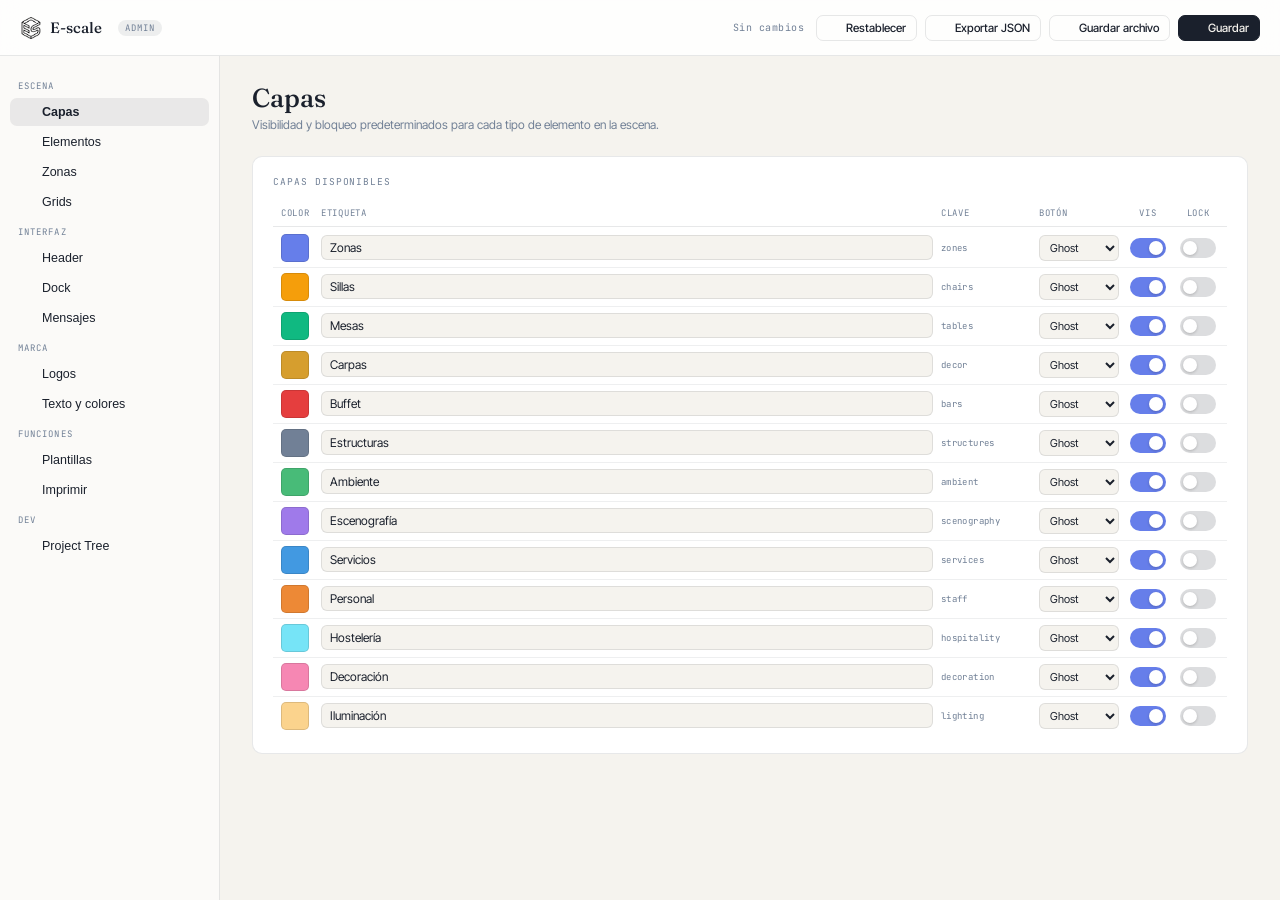
==== admin/index.html @ baca75cc "Add project tree UI, preview & generator Introduce an in-dashboard Project Tree feature and related " ====
<!DOCTYPE html>
<html lang="es">
<head>
<meta charset="UTF-8"/>
<meta name="viewport" content="width=device-width, initial-scale=1.0"/>
<title>E-scale · Admin</title>
<script src="https://unpkg.com/lucide@latest"></script>
<link rel="preconnect" href="https://fonts.googleapis.com">
<link rel="preconnect" href="https://fonts.gstatic.com" crossorigin>
<link href="https://fonts.googleapis.com/css2?family=Fraunces:opsz,wght@9..144,300;9..144,400;9..144,500&family=JetBrains+Mono:wght@300;400;500&family=Inter+Tight:wght@300;400;500;600&display=swap" rel="stylesheet">
<link rel="stylesheet" href="admin.css"/>
</head>
<body>
<div class="admin-layout">

  <!-- ── Topbar ─────────────────────────────────────────── -->
  <header class="admin-topbar">
    <a class="topbar-brand" href="../index.html" title="Volver a la app">
      <img src="../brand/logo.png" alt="E-scale" onerror="this.style.display='none'"/>
      E-scale
    </a>
    <span class="topbar-badge">Admin</span>
    <span class="topbar-spacer"></span>
    <span id="topbar-status" class="topbar-status">Sin cambios</span>
    <div class="topbar-actions">
      <button id="btn-reset" class="btn btn-ghost btn-sm">
        <i data-lucide="rotate-ccw"></i> Restablecer
      </button>
      <button id="btn-export" class="btn btn-ghost btn-sm">
        <i data-lucide="download"></i> Exportar JSON
      </button>
      <button id="btn-save-file" class="btn btn-ghost btn-sm">
        <i data-lucide="folder-open"></i> Guardar archivo
      </button>
      <button id="btn-save" class="btn btn-primary btn-sm">
        <i data-lucide="save"></i> Guardar
      </button>
    </div>
  </header>

  <!-- ── Sidebar ────────────────────────────────────────── -->
  <nav class="admin-sidebar">
    <div class="sidebar-section-label">Escena</div>
    <button class="sidebar-item" data-section="capas">
      <i data-lucide="layers"></i> Capas
    </button>
    <button class="sidebar-item" data-section="elementos">
      <i data-lucide="grid-2x2"></i> Elementos
    </button>
    <button class="sidebar-item" data-section="zonas">
      <i data-lucide="map"></i> Zonas
    </button>
    <button class="sidebar-item" data-section="grids">
      <i data-lucide="grid-3x3"></i> Grids
    </button>

    <div class="sidebar-section-label">Interfaz</div>
    <button class="sidebar-item" data-section="header">
      <i data-lucide="menu"></i> Header
    </button>
    <button class="sidebar-item" data-section="dock">
      <i data-lucide="dock"></i> Dock
    </button>
    <button class="sidebar-item" data-section="mensajes">
      <i data-lucide="message-square"></i> Mensajes
    </button>

    <div class="sidebar-section-label">Marca</div>
    <button class="sidebar-item" data-section="logos">
      <i data-lucide="image"></i> Logos
    </button>
    <button class="sidebar-item" data-section="texto">
      <i data-lucide="type"></i> Texto y colores
    </button>

    <div class="sidebar-section-label">Funciones</div>
    <button class="sidebar-item" data-section="plantillas">
      <i data-lucide="folder-open"></i> Plantillas
    </button>
    <button class="sidebar-item" data-section="imprimir">
      <i data-lucide="printer"></i> Imprimir
    </button>

    <div class="sidebar-section-label">Dev</div>
    <button class="sidebar-item" data-section="proyecto">
      <i data-lucide="git-branch"></i> Project Tree
    </button>
  </nav>

  <!-- ── Main ───────────────────────────────────────────── -->
  <main class="admin-main">

    <!-- ═══════════════ CAPAS ════════════════════ -->
    <section id="sec-capas" class="admin-section">
      <div class="section-title">Capas</div>
      <div class="section-subtitle">Visibilidad y bloqueo predeterminados para cada tipo de elemento en la escena.</div>
      <div class="card">
        <div class="card-title">Capas disponibles</div>
        <div id="sec-capas-list"></div>
      </div>
    </section>

    <!-- ═══════════════ ELEMENTOS ════════════════ -->
    <section id="sec-elementos" class="admin-section">
      <div class="section-title">Elementos</div>
      <div class="section-subtitle">Gestiona los elementos del catálogo: orden dentro de cada categoría y reasignación entre categorías. Los cambios se sincronizan con la app al guardar.</div>

      <!-- Categorías del dock -->
      <details class="card" style="padding:0;overflow:hidden">
        <summary style="padding:14px 18px;cursor:pointer;list-style:none;display:flex;align-items:center;justify-content:space-between;font-family:var(--font-mono);font-size:9.5px;letter-spacing:0.09em;text-transform:uppercase;color:var(--muted)">
          Categorías del dock <span style="font-size:11px;opacity:0.5">▾ visibilidad · orden · etiqueta</span>
        </summary>
        <div style="padding:4px 18px 14px">
          <div id="sec-dock-cats-list" class="order-list"></div>
        </div>
      </details>

      <!-- Árbol de elementos -->
      <div class="card">
        <div class="card-title" style="margin-bottom:8px">Elementos por categoría · arrastra para reordenar o cambiar categoría</div>
        <div id="sec-elem-tree"></div>
      </div>
    </section>

    <!-- ═══════════════ ZONAS ═════════════════════ -->
    <section id="sec-zonas" class="admin-section">
      <div class="section-title">Zonas</div>
      <div class="section-subtitle">Valores por defecto al crear una nueva zona.</div>
      <div class="card">
        <div class="card-title">Texto de la zona</div>
        <div class="card-grid cols-2">
          <label class="field">
            <span class="field-label">Color de texto</span>
            <div class="color-row">
              <span id="zone-textColor-preview" class="color-preview" style="background:#000000"></span>
              <input type="color" id="zone-textColor-picker" value="#000000"/>
              <input type="text" id="zone-textColor" value="#000000" placeholder="#000000"/>
            </div>
          </label>
          <label class="field">
            <span class="field-label">Tamaño de fuente (px canvas)</span>
            <input type="number" id="zone-fontSize" min="40" max="400" step="10"/>
          </label>
        </div>
      </div>
      <div class="card">
        <div class="card-title">Grid de zona</div>
        <div class="card-grid cols-2">
          <label class="field">
            <span class="field-label">Tamaño rejilla principal (m)</span>
            <input type="number" id="zone-majorSize" min="0.1" max="20" step="0.1"/>
          </label>
          <label class="field">
            <span class="field-label">Tamaño subrejilla (m)</span>
            <input type="number" id="zone-subSize" min="0.05" max="5" step="0.05"/>
          </label>
          <label class="field">
            <span class="field-label">Opacidad del grid (%)</span>
            <div style="display:flex;gap:8px;align-items:center">
              <input type="range" id="zone-gridOpacity" min="0" max="100" step="1" style="flex:1"/>
              <span id="zone-gridOpacity-val" style="font-family:var(--font-mono);font-size:11px;width:28px;text-align:right">55</span>
            </div>
          </label>
          <div class="toggle-row" style="padding:0">
            <div class="toggle-label">Grid activado por defecto</div>
            <label class="toggle-switch">
              <input type="checkbox" id="zone-gridEnabled" checked/>
              <span class="toggle-track"></span>
            </label>
          </div>
        </div>
      </div>
    </section>

    <!-- ═══════════════ GRIDS ═════════════════════ -->
    <section id="sec-grids" class="admin-section">
      <div class="section-title">Grid global</div>
      <div class="section-subtitle">Configuración del grid que se muestra cuando no hay zonas con grid activo.</div>
      <div class="card">
        <div class="card-grid cols-2">
          <label class="field">
            <span class="field-label">Rejilla principal (m)</span>
            <input type="number" id="grid-majorSize" min="0.1" max="20" step="0.1"/>
          </label>
          <label class="field">
            <span class="field-label">Subrejilla (m)</span>
            <input type="number" id="grid-subSize" min="0.05" max="5" step="0.05"/>
          </label>
          <label class="field">
            <span class="field-label">Extensión X (m)</span>
            <input type="number" id="grid-extentX" min="10" max="500" step="5"/>
          </label>
          <label class="field">
            <span class="field-label">Extensión Z (m)</span>
            <input type="number" id="grid-extentZ" min="10" max="500" step="5"/>
          </label>
          <label class="field" style="grid-column:1/-1">
            <span class="field-label">Opacidad (%)</span>
            <div style="display:flex;gap:8px;align-items:center">
              <input type="range" id="grid-opacity" min="0" max="100" step="1" style="flex:1"/>
              <span id="grid-opacity-val" style="font-family:var(--font-mono);font-size:11px;width:28px;text-align:right">55</span>
            </div>
          </label>
          <div class="toggle-row" style="padding:0">
            <div class="toggle-label">Grid global activo</div>
            <label class="toggle-switch">
              <input type="checkbox" id="grid-enabled" checked/>
              <span class="toggle-track"></span>
            </label>
          </div>
        </div>
      </div>
    </section>

    <!-- ═══════════════ HEADER ════════════════════ -->
    <section id="sec-header" class="admin-section">
      <div class="section-title">Header</div>
      <div class="section-subtitle">Visibilidad y etiqueta de cada botón del header-mac. Arrastra para reordenar.</div>
      <div class="card">
        <div class="card-title">Elementos · arrastra para reordenar</div>
        <div id="sec-header-list" class="order-list"></div>
      </div>
    </section>

    <!-- ═══════════════ DOCK ══════════════════════ -->
    <section id="sec-dock" class="admin-section">
      <div class="section-title">Dock inferior</div>
      <div class="section-subtitle">Los mismos ajustes del dock se gestionan desde la sección Elementos.</div>
      <div class="card" style="text-align:center;padding:32px">
        <p style="color:var(--muted);font-size:13px">La configuración del dock está en
          <button class="btn btn-ghost btn-sm" onclick="showSection('elementos')">
            <i data-lucide="grid-2x2"></i> Elementos
          </button>
        </p>
      </div>
    </section>

    <!-- ═══════════════ MENSAJES ══════════════════ -->
    <section id="sec-mensajes" class="admin-section">
      <div class="section-title">Mensajes en la app</div>
      <div class="section-subtitle">Overlays informativos con dos botones. Cada tipo tiene su propio cooldown para no repetirse demasiado.</div>

      <!-- msj_alerta -->
      <div class="msg-card">
        <div class="msg-card-header">
          <div class="msg-card-title">
            <i data-lucide="alert-triangle" style="width:15px;height:15px;color:#c53030"></i>
            Alerta
            <span class="msg-type-badge msg-type-alerta">msj_alerta</span>
          </div>
          <label class="toggle-switch">
            <input type="checkbox" id="msj_alerta-enabled"/>
            <span class="toggle-track"></span>
          </label>
        </div>
        <div class="msg-grid">
          <label class="field">
            <span class="field-label">Título</span>
            <input type="text" id="msj_alerta-title" placeholder="Aviso importante"/>
          </label>
          <label class="field">
            <span class="field-label">Disparador</span>
            <select id="msj_alerta-trigger"></select>
          </label>
          <label class="field msg-grid full" style="grid-column:1/-1">
            <span class="field-label">Texto del mensaje</span>
            <textarea id="msj_alerta-text" rows="3" placeholder="Escribe el mensaje aquí…"></textarea>
          </label>
          <label class="field">
            <span class="field-label">Botón cancelar</span>
            <input type="text" id="msj_alerta-cancelBtn" placeholder="Ignorar"/>
          </label>
          <label class="field">
            <span class="field-label">Botón aceptar</span>
            <input type="text" id="msj_alerta-acceptBtn" placeholder="Entendido"/>
          </label>
          <label class="field">
            <span class="field-label">Cooldown (días)</span>
            <input type="number" id="msj_alerta-cooldown" min="0" max="365" step="1"/>
          </label>
        </div>
      </div>

      <!-- msj_oferta -->
      <div class="msg-card">
        <div class="msg-card-header">
          <div class="msg-card-title">
            <i data-lucide="tag" style="width:15px;height:15px;color:#553c9a"></i>
            Oferta
            <span class="msg-type-badge msg-type-oferta">msj_oferta</span>
          </div>
          <label class="toggle-switch">
            <input type="checkbox" id="msj_oferta-enabled"/>
            <span class="toggle-track"></span>
          </label>
        </div>
        <div class="msg-grid">
          <label class="field">
            <span class="field-label">Título</span>
            <input type="text" id="msj_oferta-title" placeholder="Oferta especial"/>
          </label>
          <label class="field">
            <span class="field-label">Disparador</span>
            <select id="msj_oferta-trigger"></select>
          </label>
          <label class="field" style="grid-column:1/-1">
            <span class="field-label">Texto del mensaje</span>
            <textarea id="msj_oferta-text" rows="3" placeholder="Escribe el mensaje aquí…"></textarea>
          </label>
          <label class="field">
            <span class="field-label">Botón cancelar</span>
            <input type="text" id="msj_oferta-cancelBtn" placeholder="No, gracias"/>
          </label>
          <label class="field">
            <span class="field-label">Botón aceptar</span>
            <input type="text" id="msj_oferta-acceptBtn" placeholder="Ver oferta"/>
          </label>
          <label class="field">
            <span class="field-label">Cooldown (días)</span>
            <input type="number" id="msj_oferta-cooldown" min="0" max="365" step="1"/>
          </label>
        </div>
      </div>

      <!-- msj_info -->
      <div class="msg-card">
        <div class="msg-card-header">
          <div class="msg-card-title">
            <i data-lucide="info" style="width:15px;height:15px;color:#276749"></i>
            Info
            <span class="msg-type-badge msg-type-info">msj_info</span>
          </div>
          <label class="toggle-switch">
            <input type="checkbox" id="msj_info-enabled"/>
            <span class="toggle-track"></span>
          </label>
        </div>
        <div class="msg-grid">
          <label class="field">
            <span class="field-label">Título</span>
            <input type="text" id="msj_info-title" placeholder="Novedad en E-scale"/>
          </label>
          <label class="field">
            <span class="field-label">Disparador</span>
            <select id="msj_info-trigger"></select>
          </label>
          <label class="field" style="grid-column:1/-1">
            <span class="field-label">Texto del mensaje</span>
            <textarea id="msj_info-text" rows="3" placeholder="Escribe el mensaje aquí…"></textarea>
          </label>
          <label class="field">
            <span class="field-label">Botón cancelar</span>
            <input type="text" id="msj_info-cancelBtn" placeholder="Cerrar"/>
          </label>
          <label class="field">
            <span class="field-label">Botón aceptar</span>
            <input type="text" id="msj_info-acceptBtn" placeholder="Ver más"/>
          </label>
          <label class="field">
            <span class="field-label">Cooldown (días)</span>
            <input type="number" id="msj_info-cooldown" min="0" max="365" step="1"/>
          </label>
        </div>
      </div>

      <!-- msj_stats -->
      <div class="msg-card">
        <div class="msg-card-header">
          <div class="msg-card-title">
            <i data-lucide="bar-chart-2" style="width:15px;height:15px;color:#975a16"></i>
            Estadísticas
            <span class="msg-type-badge msg-type-stats">msj_stats</span>
          </div>
          <label class="toggle-switch">
            <input type="checkbox" id="msj_stats-enabled"/>
            <span class="toggle-track"></span>
          </label>
        </div>
        <div class="msg-grid">
          <label class="field">
            <span class="field-label">Título</span>
            <input type="text" id="msj_stats-title" placeholder="Resumen de uso"/>
          </label>
          <label class="field">
            <span class="field-label">Disparador</span>
            <select id="msj_stats-trigger"></select>
          </label>
          <label class="field" style="grid-column:1/-1">
            <span class="field-label">Texto del mensaje</span>
            <textarea id="msj_stats-text" rows="3" placeholder="Escribe el mensaje aquí…"></textarea>
          </label>
          <label class="field">
            <span class="field-label">Botón cancelar</span>
            <input type="text" id="msj_stats-cancelBtn" placeholder="Cerrar"/>
          </label>
          <label class="field">
            <span class="field-label">Botón aceptar</span>
            <input type="text" id="msj_stats-acceptBtn" placeholder="Ver estadísticas"/>
          </label>
          <label class="field">
            <span class="field-label">Cooldown (días)</span>
            <input type="number" id="msj_stats-cooldown" min="0" max="365" step="1"/>
          </label>
        </div>
      </div>
    </section>

    <!-- ═══════════════ LOGOS ═════════════════════ -->
    <section id="sec-logos" class="admin-section">
      <div class="section-title">Logos</div>
      <div class="section-subtitle">Rutas de los archivos de imagen de la marca. Las rutas son relativas a la raíz del proyecto.</div>

      <div class="card">
        <div class="card-title">Logo principal (header)</div>
        <div class="card-grid cols-2">
          <div>
            <label class="field">
              <span class="field-label">Ruta del archivo</span>
              <input type="text" id="logo-main" placeholder="/brand/logo.png"/>
            </label>
          </div>
          <div id="logo-preview-main" class="logo-preview-box"></div>
        </div>
      </div>

      <div class="card">
        <div class="card-title">Logo horizontal (modal de acceso)</div>
        <div class="card-grid cols-2">
          <div>
            <label class="field">
              <span class="field-label">Ruta del archivo</span>
              <input type="text" id="logo-horizontal" placeholder="/brand/Logo_horizontal.png"/>
            </label>
          </div>
          <div id="logo-preview-horizontal" class="logo-preview-box dark"></div>
        </div>
      </div>

      <div class="card">
        <div class="card-title">Texto del logo (modal de acceso)</div>
        <div class="card-grid cols-2">
          <div>
            <label class="field">
              <span class="field-label">Ruta del archivo</span>
              <input type="text" id="logo-txt" placeholder="/brand/logo_txt.png"/>
            </label>
          </div>
          <div id="logo-preview-txt" class="logo-preview-box"></div>
        </div>
      </div>
    </section>

    <!-- ═══════════════ TEXTO Y COLORES ══════════════ -->
    <section id="sec-texto" class="admin-section">
      <div class="section-title">Texto y colores</div>
      <div class="section-subtitle">Tipografías y paleta de colores de la interfaz. Los cambios se aplican via variables CSS en la app.</div>

      <div class="card">
        <div class="card-title">Tipografías</div>
        <div id="sec-typo-pickers"></div>
      </div>

      <div class="card">
        <div class="card-title">Paleta de colores</div>
        <div class="card-grid cols-2">
          <label class="field">
            <span class="field-label">Primary</span>
            <div class="color-row">
              <span id="color-primary-preview" class="color-preview"></span>
              <input type="color" id="color-primary-picker"/>
              <input type="text" id="color-primary" placeholder="#4a5568"/>
            </div>
          </label>
          <label class="field">
            <span class="field-label">Secondary</span>
            <div class="color-row">
              <span id="color-secondary-preview" class="color-preview"></span>
              <input type="color" id="color-secondary-picker"/>
              <input type="text" id="color-secondary" placeholder="#718096"/>
            </div>
          </label>
          <label class="field">
            <span class="field-label">Accent</span>
            <div class="color-row">
              <span id="color-accent-preview" class="color-preview"></span>
              <input type="color" id="color-accent-picker"/>
              <input type="text" id="color-accent" placeholder="#667eea"/>
            </div>
          </label>
          <label class="field">
            <span class="field-label">Surface (fondo)</span>
            <div class="color-row">
              <span id="color-surface-preview" class="color-preview"></span>
              <input type="color" id="color-surface-picker"/>
              <input type="text" id="color-surface" placeholder="#f5f3ee"/>
            </div>
          </label>
          <label class="field">
            <span class="field-label">Text (texto)</span>
            <div class="color-row">
              <span id="color-text-preview" class="color-preview"></span>
              <input type="color" id="color-text-picker"/>
              <input type="text" id="color-text" placeholder="#1a202c"/>
            </div>
          </label>
        </div>
        <div class="rule"></div>
        <button id="btn-preview-colors" class="btn btn-ghost btn-sm">
          <i data-lucide="eye"></i> Previsualizar en este dashboard
        </button>
      </div>

      <div class="card">
        <div class="card-title">Botones</div>
        <label class="field">
          <span class="field-label">Border radius</span>
          <input type="text" id="btn-radius" placeholder="8px" style="max-width:120px"/>
        </label>
      </div>
    </section>

    <!-- ═══════════════ PLANTILLAS ═══════════════════ -->
    <section id="sec-plantillas" class="admin-section">
      <div class="section-title">Plantillas</div>
      <div class="section-subtitle">Configuración del sistema de plantillas (guardar/cargar diseños).</div>
      <div class="card">
        <div class="card-grid cols-2">
          <div class="toggle-row" style="padding:0">
            <div>
              <div class="toggle-label">Sistema de plantillas activo</div>
            </div>
            <label class="toggle-switch">
              <input type="checkbox" id="tpl-enabled" checked/>
              <span class="toggle-track"></span>
            </label>
          </div>
          <div class="toggle-row" style="padding:0">
            <div>
              <div class="toggle-label">Autoguardado</div>
              <div class="toggle-desc">Guarda automáticamente al cerrar</div>
            </div>
            <label class="toggle-switch">
              <input type="checkbox" id="tpl-autoSave"/>
              <span class="toggle-track"></span>
            </label>
          </div>
          <label class="field">
            <span class="field-label">Máximo de plantillas guardadas</span>
            <input type="number" id="tpl-maxSlots" min="1" max="50" step="1"/>
          </label>
        </div>
      </div>
    </section>

    <!-- ═══════════════ PROYECTO (TREE) ═════════════════ -->
    <section id="sec-proyecto" class="admin-section">
      <div class="section-title">Project Tree</div>
      <div class="section-subtitle">
        Jerarquía de archivos del proyecto. Actualiza con:
        <code style="font-family:var(--font-mono);font-size:11px;background:rgba(26,32,44,0.07);padding:1px 7px;border-radius:4px">node generate-tree-json.js</code>
      </div>

      <div class="card" style="padding:16px 18px">
        <div class="ptree-toolbar">
          <input type="search" id="ptree-search" class="ptree-search" placeholder="Buscar archivo o carpeta…"/>
          <button id="ptree-expand-all" class="btn btn-ghost btn-sm">
            <i data-lucide="unfold-vertical"></i> Expandir
          </button>
          <button id="ptree-collapse-all" class="btn btn-ghost btn-sm">
            <i data-lucide="fold-vertical"></i> Colapsar
          </button>
          <button id="ptree-refresh-btn" class="btn btn-ghost btn-sm" title="Regenerar (ver subtítulo)">
            <i data-lucide="refresh-cw"></i>
          </button>
        </div>
        <div class="ptree-status">
          Generado: <span id="ptree-gen-time" class="ptree-time">—</span>
          &nbsp;·&nbsp;
          <span id="ptree-stats"></span>
        </div>
        <div id="ptree-container" class="ptree-container">
          <div class="ptree-loading">Cargando…</div>
        </div>
      </div>
    </section>

    <!-- ═══════════════ IMPRIMIR ══════════════════════ -->
    <section id="sec-imprimir" class="admin-section">
      <div class="section-title">Imprimir y exportar</div>
      <div class="section-subtitle">Opciones predeterminadas para la exportación a PDF.</div>
      <div class="card">
        <div class="card-grid cols-2">
          <label class="field">
            <span class="field-label">Formato por defecto</span>
            <select id="print-format">
              <option value="A4">A4</option>
              <option value="A3">A3</option>
              <option value="letter">Letter</option>
              <option value="legal">Legal</option>
            </select>
          </label>
          <label class="field">
            <span class="field-label">Orientación</span>
            <select id="print-orientation">
              <option value="landscape">Horizontal</option>
              <option value="portrait">Vertical</option>
            </select>
          </label>
          <label class="field">
            <span class="field-label">Texto de marca de agua</span>
            <input type="text" id="print-watermarkText" placeholder="E-scale"/>
          </label>
        </div>
        <div class="rule"></div>
        <div class="toggle-row">
          <div>
            <div class="toggle-label">Incluir marca de agua</div>
          </div>
          <label class="toggle-switch">
            <input type="checkbox" id="print-watermark" checked/>
            <span class="toggle-track"></span>
          </label>
        </div>
        <div class="toggle-row">
          <div>
            <div class="toggle-label">Incluir grid en PDF</div>
          </div>
          <label class="toggle-switch">
            <input type="checkbox" id="print-grid"/>
            <span class="toggle-track"></span>
          </label>
        </div>
        <div class="toggle-row">
          <div>
            <div class="toggle-label">Incluir estadísticas (PAX, m²)</div>
          </div>
          <label class="toggle-switch">
            <input type="checkbox" id="print-stats" checked/>
            <span class="toggle-track"></span>
          </label>
        </div>
      </div>
    </section>

  </main>
</div>

<!-- Toast notification -->
<div id="admin-toast"></div>

<!-- Element preview panel (fixed floating) -->
<div id="elem-preview-panel" class="elem-preview-panel hidden">
  <div class="ep-header">
    <span class="ep-title">Vista previa</span>
    <button id="ep-close" class="ep-close-btn" title="Cerrar">✕</button>
  </div>
  <div id="ep-thumb" class="ep-thumb"></div>
  <div id="ep-meta" class="ep-meta"></div>
</div>

<script src="thumb.js"></script>
<script src="admin.js"></script>
<script>
  // Range slider live value display
  document.addEventListener('DOMContentLoaded', () => {
    [['zone-gridOpacity', 'zone-gridOpacity-val'],
     ['grid-opacity', 'grid-opacity-val']].forEach(([id, valId]) => {
      const r = document.getElementById(id);
      const v = document.getElementById(valId);
      if (r && v) {
        r.addEventListener('input', () => v.textContent = r.value);
      }
    });
    // Init lucide icons
    if (window.lucide) lucide.createIcons();
  });
</script>
</body>
</html>
---- admin/admin.css ----
/* ============================================================
   E-scale Admin Dashboard — admin.css
   ============================================================ */

*, *::before, *::after { box-sizing: border-box; margin: 0; padding: 0; }

:root {
  --bg:        #f5f3ee;
  --surface:   #ffffff;
  --border:    rgba(26,32,44,0.10);
  --hairline:  rgba(26,32,44,0.07);
  --text:      #1a202c;
  --muted:     #718096;
  --accent:    #667eea;
  --danger:    #e53e3e;
  --success:   #38a169;
  --warn:      #d69e2e;
  --radius:    10px;
  --sidebar-w: 220px;
  --header-h:  56px;
  --font-display: 'Fraunces', Georgia, serif;
  --font-body:    'Inter Tight', 'Inter', system-ui, sans-serif;
  --font-mono:    'JetBrains Mono', 'Fira Code', monospace;
}

html, body {
  height: 100%;
  font-family: var(--font-body);
  font-size: 13px;
  background: var(--bg);
  color: var(--text);
  -webkit-font-smoothing: antialiased;
}

/* ── Layout ──────────────────────────────────────────────── */
.admin-layout {
  display: grid;
  grid-template-rows: var(--header-h) 1fr;
  grid-template-columns: var(--sidebar-w) 1fr;
  grid-template-areas:
    "topbar topbar"
    "sidebar main";
  height: 100vh;
  overflow: hidden;
}

/* ── Topbar ──────────────────────────────────────────────── */
.admin-topbar {
  grid-area: topbar;
  display: flex;
  align-items: center;
  gap: 12px;
  padding: 0 20px;
  border-bottom: 1px solid var(--border);
  background: rgba(255,255,255,0.85);
  backdrop-filter: blur(12px);
  -webkit-backdrop-filter: blur(12px);
  position: relative;
  z-index: 10;
}

.topbar-brand {
  display: flex;
  align-items: center;
  gap: 8px;
  font-family: var(--font-display);
  font-size: 15px;
  font-weight: 500;
  text-decoration: none;
  color: var(--text);
  margin-right: 4px;
}
.topbar-brand img { height: 22px; }
.topbar-badge {
  font-family: var(--font-mono);
  font-size: 9px;
  letter-spacing: 0.10em;
  text-transform: uppercase;
  background: rgba(26,32,44,0.07);
  color: var(--muted);
  padding: 2px 7px;
  border-radius: 20px;
}
.topbar-spacer { flex: 1; }
.topbar-status {
  font-family: var(--font-mono);
  font-size: 10px;
  color: var(--muted);
  letter-spacing: 0.05em;
}
.topbar-status.saved   { color: var(--success); }
.topbar-status.unsaved { color: var(--warn); }

.topbar-actions { display: flex; gap: 8px; align-items: center; }

/* ── Sidebar ─────────────────────────────────────────────── */
.admin-sidebar {
  grid-area: sidebar;
  display: flex;
  flex-direction: column;
  border-right: 1px solid var(--border);
  background: rgba(255,255,255,0.6);
  overflow-y: auto;
  padding: 16px 10px;
  gap: 2px;
}
.sidebar-section-label {
  font-family: var(--font-mono);
  font-size: 9px;
  letter-spacing: 0.12em;
  text-transform: uppercase;
  color: var(--muted);
  padding: 8px 8px 4px;
}
.sidebar-item {
  display: flex;
  align-items: center;
  gap: 8px;
  padding: 7px 10px;
  border-radius: 7px;
  cursor: pointer;
  transition: background 120ms;
  color: var(--text);
  font-size: 12.5px;
  font-weight: 400;
  border: none;
  background: transparent;
  text-align: left;
  width: 100%;
}
.sidebar-item svg, .sidebar-item i { width: 14px; height: 14px; flex-shrink: 0; opacity: 0.55; }
.sidebar-item:hover { background: rgba(26,32,44,0.05); }
.sidebar-item.active {
  background: rgba(26,32,44,0.08);
  font-weight: 600;
  color: var(--text);
}
.sidebar-item.active svg,
.sidebar-item.active i { opacity: 1; }

/* ── Main content ────────────────────────────────────────── */
.admin-main {
  grid-area: main;
  overflow-y: auto;
  padding: 28px 32px;
}
.admin-section { display: none; }
.admin-section.active { display: block; }

.section-title {
  font-family: var(--font-display);
  font-size: 26px;
  font-weight: 500;
  line-height: 1.1;
  margin-bottom: 4px;
}
.section-subtitle {
  font-size: 12px;
  color: var(--muted);
  margin-bottom: 24px;
}

/* ── Cards ───────────────────────────────────────────────── */
.card {
  background: var(--surface);
  border: 1px solid var(--border);
  border-radius: var(--radius);
  padding: 18px 20px;
  margin-bottom: 16px;
}
.card-title {
  font-family: var(--font-mono);
  font-size: 9.5px;
  letter-spacing: 0.10em;
  text-transform: uppercase;
  color: var(--muted);
  margin-bottom: 14px;
}
.card-grid {
  display: grid;
  gap: 14px;
}
.card-grid.cols-2 { grid-template-columns: 1fr 1fr; }
.card-grid.cols-3 { grid-template-columns: 1fr 1fr 1fr; }

/* ── Form elements ───────────────────────────────────────── */
label.field { display: flex; flex-direction: column; gap: 4px; }
.field-label {
  font-family: var(--font-mono);
  font-size: 9px;
  letter-spacing: 0.09em;
  text-transform: uppercase;
  color: var(--muted);
}
input[type="text"],
input[type="number"],
input[type="email"],
input[type="url"],
textarea,
select {
  background: var(--bg);
  border: 1px solid var(--border);
  border-radius: 6px;
  padding: 7px 10px;
  font-family: var(--font-body);
  font-size: 12.5px;
  color: var(--text);
  outline: none;
  width: 100%;
  transition: border-color 120ms;
}
input:focus, textarea:focus, select:focus {
  border-color: var(--accent);
  box-shadow: 0 0 0 2px rgba(102,126,234,0.12);
}
textarea { resize: vertical; min-height: 72px; }
input[type="color"] {
  width: 36px;
  height: 30px;
  padding: 2px;
  border-radius: 5px;
  cursor: pointer;
  border: 1px solid var(--border);
  background: var(--bg);
}

/* ── Toggle switch ───────────────────────────────────────── */
.toggle-row {
  display: flex;
  align-items: center;
  justify-content: space-between;
  padding: 9px 0;
  border-bottom: 1px solid var(--hairline);
}
.toggle-row:last-child { border-bottom: none; }
.toggle-label { font-size: 12.5px; }
.toggle-desc { font-size: 11px; color: var(--muted); margin-top: 1px; }
.toggle-switch {
  position: relative;
  width: 36px;
  height: 20px;
  flex-shrink: 0;
}
.toggle-switch input { opacity: 0; width: 0; height: 0; position: absolute; }
.toggle-track {
  position: absolute;
  inset: 0;
  background: rgba(26,32,44,0.15);
  border-radius: 20px;
  transition: background 180ms;
  cursor: pointer;
}
.toggle-track::after {
  content: '';
  position: absolute;
  top: 3px; left: 3px;
  width: 14px; height: 14px;
  background: #fff;
  border-radius: 50%;
  transition: transform 180ms;
  box-shadow: 0 1px 3px rgba(0,0,0,0.2);
}
.toggle-switch input:checked + .toggle-track { background: var(--accent); }
.toggle-switch input:checked + .toggle-track::after { transform: translateX(16px); }

/* ── Buttons ─────────────────────────────────────────────── */
.btn {
  display: inline-flex;
  align-items: center;
  gap: 6px;
  padding: 7px 14px;
  border-radius: 7px;
  font-family: var(--font-body);
  font-size: 12.5px;
  font-weight: 500;
  cursor: pointer;
  border: 1px solid transparent;
  transition: all 120ms;
  text-decoration: none;
}
.btn-primary {
  background: var(--text);
  color: var(--bg);
  border-color: var(--text);
}
.btn-primary:hover { opacity: 0.85; }
.btn-ghost {
  background: transparent;
  color: var(--text);
  border-color: var(--border);
}
.btn-ghost:hover { background: rgba(26,32,44,0.05); }
.btn-danger {
  background: transparent;
  color: var(--danger);
  border-color: rgba(229,62,62,0.3);
}
.btn-danger:hover { background: rgba(229,62,62,0.06); }
.btn-success {
  background: var(--success);
  color: #fff;
  border-color: var(--success);
}
.btn-sm { padding: 5px 10px; font-size: 11.5px; }
.btn svg, .btn i { width: 13px; height: 13px; }

/* ── Message type cards ──────────────────────────────────── */
.msg-card {
  background: var(--surface);
  border: 1px solid var(--border);
  border-radius: var(--radius);
  padding: 18px 20px;
  margin-bottom: 14px;
}
.msg-card-header {
  display: flex;
  align-items: center;
  justify-content: space-between;
  margin-bottom: 14px;
}
.msg-card-title {
  font-size: 13px;
  font-weight: 600;
  display: flex;
  align-items: center;
  gap: 8px;
}
.msg-type-badge {
  font-family: var(--font-mono);
  font-size: 9px;
  letter-spacing: 0.08em;
  text-transform: uppercase;
  padding: 2px 7px;
  border-radius: 12px;
}
.msg-type-alerta { background: rgba(229,62,62,0.1); color: #c53030; }
.msg-type-oferta  { background: rgba(102,126,234,0.1); color: #553c9a; }
.msg-type-info    { background: rgba(56,161,105,0.1); color: #276749; }
.msg-type-stats   { background: rgba(214,158,46,0.1); color: #975a16; }

.msg-grid {
  display: grid;
  grid-template-columns: 1fr 1fr;
  gap: 12px;
}
.msg-grid.full { grid-template-columns: 1fr; }

/* ── Draggable list (order) ──────────────────────────────── */
.order-list { display: flex; flex-direction: column; gap: 6px; }
.order-item {
  display: flex;
  align-items: center;
  gap: 10px;
  padding: 9px 12px;
  background: var(--bg);
  border: 1px solid var(--border);
  border-radius: 7px;
  cursor: grab;
  user-select: none;
  transition: box-shadow 120ms;
}
.order-item:hover { box-shadow: 0 2px 8px rgba(0,0,0,0.06); }
.order-item.dragging { opacity: 0.4; }
.order-handle { color: var(--muted); cursor: grab; flex-shrink: 0; }
.order-label { flex: 1; font-size: 12.5px; }
.order-vis { flex-shrink: 0; }

/* ── Color swatch row ────────────────────────────────────── */
.color-row {
  display: flex;
  align-items: center;
  gap: 8px;
}
.color-preview {
  width: 26px; height: 26px;
  border-radius: 5px;
  border: 1px solid var(--border);
  flex-shrink: 0;
}

/* ── Preview panel (logos) ───────────────────────────────── */
.logo-preview-box {
  width: 100%;
  min-height: 80px;
  display: flex;
  align-items: center;
  justify-content: center;
  background: var(--bg);
  border: 1px solid var(--border);
  border-radius: 7px;
  overflow: hidden;
  padding: 12px;
}
.logo-preview-box img {
  max-height: 60px;
  max-width: 100%;
  object-fit: contain;
}
.logo-preview-box.dark { background: #1a202c; }

/* ── Unsaved indicator ───────────────────────────────────── */
.unsaved-dot {
  width: 6px; height: 6px;
  border-radius: 50%;
  background: var(--warn);
  display: inline-block;
  margin-right: 4px;
}

/* ── Notification toast ──────────────────────────────────── */
#admin-toast {
  position: fixed;
  bottom: 24px;
  right: 24px;
  z-index: 999;
  background: var(--text);
  color: var(--bg);
  padding: 10px 18px;
  border-radius: 8px;
  font-size: 12px;
  font-family: var(--font-mono);
  letter-spacing: 0.04em;
  box-shadow: 0 4px 20px rgba(0,0,0,0.18);
  opacity: 0;
  transform: translateY(8px);
  transition: all 220ms;
  pointer-events: none;
}
#admin-toast.show {
  opacity: 1;
  transform: translateY(0);
}
#admin-toast.error { background: var(--danger); }
#admin-toast.success { background: var(--success); }

/* ── Rule / divider ──────────────────────────────────────── */
.rule {
  height: 1px;
  background: var(--border);
  margin: 16px 0;
}

/* ── Range input ─────────────────────────────────────────── */
input[type="range"] {
  -webkit-appearance: none;
  appearance: none;
  width: 100%;
  height: 4px;
  background: rgba(26,32,44,0.12);
  border-radius: 2px;
  outline: none;
  border: none;
  padding: 0;
}
input[type="range"]::-webkit-slider-thumb {
  -webkit-appearance: none;
  width: 16px; height: 16px;
  border-radius: 50%;
  background: var(--text);
  cursor: pointer;
  box-shadow: 0 1px 3px rgba(0,0,0,0.2);
}

/* ── Element tree (Elementos section) ───────────────────────*/
.elem-cat-section {
  margin-bottom: 10px;
  border: 1px solid var(--border);
  border-radius: 8px;
  overflow: hidden;
  transition: border-color 120ms;
}
.elem-cat-section.elem-drop-target {
  border-color: var(--accent);
  box-shadow: 0 0 0 2px rgba(102,126,234,0.15);
}

.elem-cat-header {
  display: flex;
  align-items: center;
  justify-content: space-between;
  padding: 8px 12px;
  background: rgba(26,32,44,0.03);
  border-bottom: 1px solid var(--hairline);
  cursor: default;
}
.elem-cat-label {
  font-family: var(--font-mono);
  font-size: 9.5px;
  letter-spacing: 0.09em;
  text-transform: uppercase;
  color: var(--muted);
  font-weight: 500;
}
.elem-cat-count {
  font-family: var(--font-mono);
  font-size: 9px;
  color: var(--muted);
  opacity: 0.6;
}

.elem-cat-body {
  display: flex;
  flex-direction: column;
  gap: 0;
  min-height: 36px;
  padding: 4px 0;
}
.elem-cat-body.elem-cat-empty {
  background: repeating-linear-gradient(
    -45deg,
    transparent,
    transparent 6px,
    rgba(26,32,44,0.025) 6px,
    rgba(26,32,44,0.025) 12px
  );
}
.elem-empty-hint {
  font-size: 11px;
  color: var(--muted);
  text-align: center;
  padding: 10px 0;
  opacity: 0.55;
  font-style: italic;
}

.elem-item {
  display: flex;
  align-items: center;
  gap: 8px;
  padding: 7px 10px 7px 12px;
  border-top: 1px solid var(--hairline);
  cursor: grab;
  user-select: none;
  background: var(--surface);
  transition: background 100ms;
}
.elem-item:first-child { border-top: none; }
.elem-item:hover { background: rgba(102,126,234,0.04); }
.elem-item.elem-dragging { opacity: 0.35; background: rgba(102,126,234,0.08); }

.elem-handle {
  color: var(--muted);
  opacity: 0.4;
  cursor: grab;
  flex-shrink: 0;
  font-size: 13px;
  line-height: 1;
}
.elem-item:hover .elem-handle { opacity: 0.7; }

.elem-name {
  flex: 1;
  font-size: 12.5px;
  font-weight: 500;
  white-space: nowrap;
  overflow: hidden;
  text-overflow: ellipsis;
  min-width: 0;
}
.elem-type {
  font-family: var(--font-mono);
  font-size: 9px;
  color: var(--muted);
  letter-spacing: 0.04em;
  white-space: nowrap;
  flex-shrink: 0;
  width: 160px;
  overflow: hidden;
  text-overflow: ellipsis;
}

.elem-cat-sel {
  flex-shrink: 0;
  width: 120px;
  font-size: 11px;
  padding: 4px 6px;
  border-radius: 5px;
  border: 1px solid var(--border);
  background: var(--bg);
  color: var(--text);
  cursor: pointer;
}
.elem-cat-sel:focus {
  border-color: var(--accent);
  outline: none;
}

/* ── Responsive ──────────────────────────────────────────── */
@media (max-width: 760px) {
  .admin-layout {
    grid-template-columns: 1fr;
    grid-template-areas: "topbar" "main";
  }
  .admin-sidebar { display: none; }
  .card-grid.cols-2,
  .card-grid.cols-3 { grid-template-columns: 1fr; }
  .msg-grid { grid-template-columns: 1fr; }
}

/* ── Element preview button ──────────────────────────────── */
.elem-preview-btn {
  flex-shrink: 0;
  width: 24px; height: 24px;
  display: flex;
  align-items: center;
  justify-content: center;
  border: none;
  background: transparent;
  color: var(--muted);
  border-radius: 4px;
  cursor: pointer;
  padding: 0;
  transition: color 100ms, background 100ms;
}
.elem-preview-btn:hover { color: var(--accent); background: rgba(102,126,234,0.1); }
.elem-preview-btn svg { width: 13px; height: 13px; }

/* ── Element preview floating panel ─────────────────────── */
.elem-preview-panel {
  position: fixed;
  bottom: 80px;
  left: calc(var(--sidebar-w) + 24px);
  width: 210px;
  background: var(--surface);
  border: 1px solid var(--border);
  border-radius: 10px;
  box-shadow: 0 6px 28px rgba(0,0,0,0.13);
  z-index: 50;
  overflow: hidden;
}
.elem-preview-panel.hidden { display: none; }

.ep-header {
  display: flex;
  align-items: center;
  justify-content: space-between;
  padding: 7px 12px;
  border-bottom: 1px solid var(--hairline);
  background: rgba(26,32,44,0.025);
}
.ep-title {
  font-family: var(--font-mono);
  font-size: 9px;
  text-transform: uppercase;
  letter-spacing: 0.09em;
  color: var(--muted);
}
.ep-close-btn {
  background: none;
  border: none;
  cursor: pointer;
  color: var(--muted);
  font-size: 11px;
  line-height: 1;
  padding: 2px 4px;
  border-radius: 3px;
}
.ep-close-btn:hover { background: rgba(26,32,44,0.07); color: var(--text); }

.ep-thumb {
  width: 100%;
  aspect-ratio: 1;
  padding: 20px;
  display: flex;
  align-items: center;
  justify-content: center;
  background: var(--bg);
}
.ep-thumb svg { width: 100%; height: 100%; }

.ep-meta {
  padding: 10px 12px;
  border-top: 1px solid var(--hairline);
  display: flex;
  flex-direction: column;
  gap: 2px;
}
.ep-name {
  font-size: 12.5px;
  font-weight: 600;
  color: var(--text);
}
.ep-row {
  font-family: var(--font-mono);
  font-size: 9.5px;
  color: var(--muted);
  letter-spacing: 0.03em;
}
.ep-cat {
  display: inline-block;
  background: rgba(102,126,234,0.1);
  color: var(--accent);
  border-radius: 10px;
  padding: 1px 7px;
  margin-top: 2px;
  font-size: 9px;
  letter-spacing: 0.06em;
}
.ep-id {
  font-family: var(--font-mono);
  font-size: 8.5px;
  color: var(--muted);
  opacity: 0.5;
  margin-top: 2px;
}

/* ── Capas layer table ───────────────────────────────────── */
.layers-header,
.layer-row {
  display: grid;
  grid-template-columns: 32px 1fr 90px 80px 42px 42px;
  gap: 8px;
  align-items: center;
  padding: 5px 8px;
}
.layers-header {
  font-family: var(--font-mono);
  font-size: 9px;
  text-transform: uppercase;
  letter-spacing: 0.08em;
  color: var(--muted);
  border-bottom: 1px solid var(--border);
  padding-bottom: 7px;
  margin-bottom: 2px;
}
.layer-row {
  border-bottom: 1px solid var(--hairline);
}
.layer-row:last-child { border-bottom: none; }

.layer-color-wrap {
  position: relative;
  width: 28px;
  height: 28px;
  flex-shrink: 0;
}
.layer-color-swatch {
  position: absolute;
  inset: 0;
  border-radius: 5px;
  pointer-events: none;
  border: 1px solid rgba(0,0,0,0.12);
}
.layer-color-picker {
  position: absolute;
  inset: 0;
  width: 100%;
  height: 100%;
  opacity: 0;
  cursor: pointer;
  border: none;
  padding: 0;
}
.layer-label-input {
  font-size: 12px !important;
  padding: 4px 8px !important;
  width: 100% !important;
}
.layer-key-mono {
  font-family: var(--font-mono);
  font-size: 9px;
  color: var(--muted);
  letter-spacing: 0.04em;
  overflow: hidden;
  text-overflow: ellipsis;
  white-space: nowrap;
}
.layer-btn-sel {
  font-size: 11px !important;
  padding: 4px 6px !important;
  width: 100% !important;
}

/* ── Font picker (Tipografías) ───────────────────────────── */
.font-picker-item {
  display: flex;
  flex-direction: column;
  gap: 7px;
  padding: 13px 0;
  border-bottom: 1px solid var(--hairline);
}
.font-picker-item:first-child { padding-top: 0; }
.font-picker-item:last-child  { border-bottom: none; padding-bottom: 0; }

.font-picker-label {
  font-family: var(--font-mono);
  font-size: 9px;
  text-transform: uppercase;
  letter-spacing: 0.09em;
  color: var(--muted);
}
.font-picker-controls {
  display: grid;
  grid-template-columns: 200px 1fr;
  gap: 14px;
  align-items: center;
}
.font-picker-sel { font-size: 12.5px; }

.font-preview-sample {
  font-size: 17px;
  line-height: 1.3;
  color: var(--text);
  white-space: nowrap;
  overflow: hidden;
  text-overflow: ellipsis;
  padding: 2px 0;
  transition: font-family 300ms;
}

@media (max-width: 900px) {
  .font-picker-controls { grid-template-columns: 1fr; }
  .layers-header,
  .layer-row { grid-template-columns: 28px 1fr 0 70px 36px 36px; }
  .layer-key-mono { display: none; }
}

/* ── Project Tree ────────────────────────────────────────── */
.ptree-toolbar {
  display: flex;
  align-items: center;
  gap: 8px;
  margin-bottom: 8px;
}
.ptree-search {
  flex: 1;
  min-width: 0;
}
.ptree-status {
  font-family: var(--font-mono);
  font-size: 9.5px;
  color: var(--muted);
  margin-bottom: 12px;
  letter-spacing: 0.03em;
}
.ptree-time { color: var(--text); }

.ptree-container {
  max-height: 640px;
  overflow-y: auto;
  margin: 0 -4px;
  padding-bottom: 8px;
}
.ptree-loading,
.ptree-empty {
  padding: 24px;
  text-align: center;
  color: var(--muted);
  font-size: 12.5px;
  line-height: 1.8;
}
.ptree-empty p  { margin-bottom: 6px; }
.ptree-empty code {
  display: inline-block;
  background: rgba(26,32,44,0.07);
  padding: 3px 10px;
  border-radius: 5px;
  font-family: var(--font-mono);
  font-size: 12px;
  color: var(--text);
}

/* dir / file rows */
.pt-dir > summary          { list-style: none; }
.pt-dir > summary::-webkit-details-marker { display: none; }

.pt-row {
  display: flex;
  align-items: center;
  gap: 5px;
  min-height: 27px;
  padding-top: 1px;
  padding-bottom: 1px;
  padding-right: 10px;
  border-radius: 5px;
  user-select: none;
  transition: background 60ms;
}
.pt-row:hover { background: rgba(26,32,44,0.045); }

.pt-dir-row {
  cursor: pointer;
  font-weight: 500;
}
.pt-file-row {
  cursor: default;
  font-weight: 400;
}

/* Chevron — CSS triangle via content */
.pt-chevron {
  width: 10px;
  flex-shrink: 0;
  font-size: 7px;
  color: var(--muted);
  opacity: 0.6;
  display: flex;
  align-items: center;
  justify-content: center;
  transition: transform 160ms;
}
.pt-chevron::before { content: '▶'; }
.pt-dir[open] > .pt-dir-row .pt-chevron { transform: rotate(90deg); }

/* Indent children via left border */
.pt-children {
  border-left: 1px solid var(--hairline);
  margin-left: 18px;
}

/* Icons */
.pt-icon {
  width: 13px;
  height: 13px;
  flex-shrink: 0;
}
.pt-icon-dir  { color: #d69e2e; }
.pt-icon-file { color: var(--muted); opacity: 0.55; }

/* Name */
.pt-name {
  flex: 1;
  font-size: 12.5px;
  color: var(--text);
  white-space: nowrap;
  overflow: hidden;
  text-overflow: ellipsis;
  min-width: 0;
}
.pt-dir-row .pt-name { color: var(--text); }

/* Badges */
.pt-badge {
  font-family: var(--font-mono);
  font-size: 8.5px;
  padding: 1px 6px;
  border-radius: 10px;
  flex-shrink: 0;
  letter-spacing: 0.02em;
}
.pt-count {
  background: rgba(26,32,44,0.07);
  color: var(--muted);
  margin-right: 4px;
}
.pt-ext-badge {
  font-family: var(--font-mono);
  font-size: 8.5px;
  letter-spacing: 0.03em;
  padding: 1px 5px;
  border-radius: 3px;
  flex-shrink: 0;
  min-width: 28px;
  text-align: center;
}
.pt-size {
  font-family: var(--font-mono);
  font-size: 9px;
  color: var(--muted);
  min-width: 46px;
  text-align: right;
  flex-shrink: 0;
}

/* Scrollbar inside tree */
.ptree-container::-webkit-scrollbar        { width: 5px; }
.ptree-container::-webkit-scrollbar-track  { background: transparent; }
.ptree-container::-webkit-scrollbar-thumb  { background: rgba(26,32,44,0.12); border-radius: 3px; }
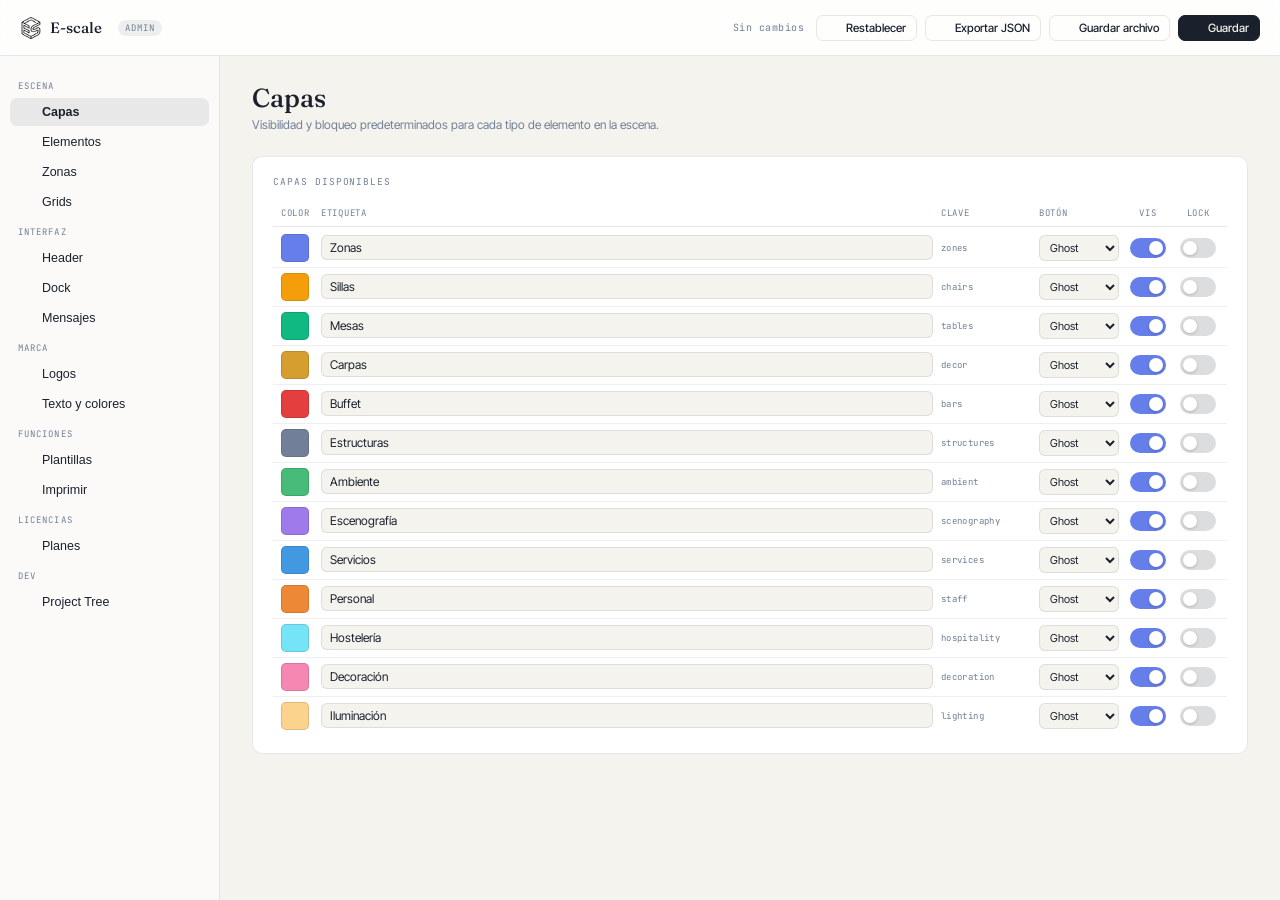
==== commit 3ab46776: "Add plans comparison UI and plan data Introduce a plans comparison feature and centralize plan defin" ====
--- a/admin/index.html
+++ b/admin/index.html
@@ -81,6 +81,11 @@
       <i data-lucide="printer"></i> Imprimir
     </button>
 
+    <div class="sidebar-section-label">Licencias</div>
+    <button class="sidebar-item" data-section="planes">
+      <i data-lucide="layers"></i> Planes
+    </button>
+
     <div class="sidebar-section-label">Dev</div>
     <button class="sidebar-item" data-section="proyecto">
       <i data-lucide="git-branch"></i> Project Tree
@@ -274,6 +279,14 @@
             <span class="field-label">Botón aceptar</span>
             <input type="text" id="msj_alerta-acceptBtn" placeholder="Entendido"/>
           </label>
+          <label class="field" style="grid-column:1/-1">
+            <span class="field-label">Link al aceptar (Stripe u otro)</span>
+            <input type="url" id="msj_alerta-acceptUrl" placeholder="https://buy.stripe.com/…"/>
+          </label>
+          <label class="field">
+            <span class="field-label">Acción UI (sin link)</span>
+            <select id="msj_alerta-acceptAction"></select>
+          </label>
           <label class="field">
             <span class="field-label">Cooldown (días)</span>
             <input type="number" id="msj_alerta-cooldown" min="0" max="365" step="1"/>
@@ -315,6 +328,14 @@
             <span class="field-label">Botón aceptar</span>
             <input type="text" id="msj_oferta-acceptBtn" placeholder="Ver oferta"/>
           </label>
+          <label class="field" style="grid-column:1/-1">
+            <span class="field-label">Link al aceptar (Stripe u otro)</span>
+            <input type="url" id="msj_oferta-acceptUrl" placeholder="https://buy.stripe.com/…"/>
+          </label>
+          <label class="field">
+            <span class="field-label">Acción UI (sin link)</span>
+            <select id="msj_oferta-acceptAction"></select>
+          </label>
           <label class="field">
             <span class="field-label">Cooldown (días)</span>
             <input type="number" id="msj_oferta-cooldown" min="0" max="365" step="1"/>
@@ -356,6 +377,14 @@
             <span class="field-label">Botón aceptar</span>
             <input type="text" id="msj_info-acceptBtn" placeholder="Ver más"/>
           </label>
+          <label class="field" style="grid-column:1/-1">
+            <span class="field-label">Link al aceptar (Stripe u otro)</span>
+            <input type="url" id="msj_info-acceptUrl" placeholder="https://buy.stripe.com/…"/>
+          </label>
+          <label class="field">
+            <span class="field-label">Acción UI (sin link)</span>
+            <select id="msj_info-acceptAction"></select>
+          </label>
           <label class="field">
             <span class="field-label">Cooldown (días)</span>
             <input type="number" id="msj_info-cooldown" min="0" max="365" step="1"/>
@@ -396,6 +425,14 @@
           <label class="field">
             <span class="field-label">Botón aceptar</span>
             <input type="text" id="msj_stats-acceptBtn" placeholder="Ver estadísticas"/>
+          </label>
+          <label class="field" style="grid-column:1/-1">
+            <span class="field-label">Link al aceptar (Stripe u otro)</span>
+            <input type="url" id="msj_stats-acceptUrl" placeholder="https://buy.stripe.com/…"/>
+          </label>
+          <label class="field">
+            <span class="field-label">Acción UI (sin link)</span>
+            <select id="msj_stats-acceptAction"></select>
           </label>
           <label class="field">
             <span class="field-label">Cooldown (días)</span>
@@ -642,6 +679,226 @@
       </div>
     </section>
 
+    <!-- ═══════════════ PLANES ══════════════════════ -->
+    <section id="sec-planes" class="admin-section">
+      <div class="section-title">Planes</div>
+      <div class="section-subtitle">Comparativa de funcionalidades por licencia. Fuente de verdad: <code class="inline-code">src/data/planFeatures.js</code> y <code class="inline-code">src/core/PlanCatalog.js</code>.</div>
+
+      <!-- Plan cards -->
+      <div class="plan-cards-row">
+
+        <div class="plan-card tier-lite">
+          <div class="plan-card-tier">LITE</div>
+          <div class="plan-card-name">Free Lite</div>
+          <div class="plan-card-price">Gratis</div>
+          <div class="plan-card-audience">Particulares</div>
+          <div class="plan-card-code">free_lite</div>
+        </div>
+
+        <div class="plan-card tier-pro">
+          <div class="plan-card-tier">PRO</div>
+          <div class="plan-card-name">PRO</div>
+          <div class="plan-card-price">€34/mes</div>
+          <div class="plan-card-audience">Freelance</div>
+          <div class="plan-card-code">pro</div>
+        </div>
+
+        <div class="plan-card tier-pro-unlimited">
+          <div class="plan-card-badge">Popular</div>
+          <div class="plan-card-tier">PRO UNLIMITED</div>
+          <div class="plan-card-name">PRO Unlimited</div>
+          <div class="plan-card-price">€120/mes</div>
+          <div class="plan-card-audience">Equipos</div>
+          <div class="plan-card-code">premium</div>
+        </div>
+
+        <div class="plan-card tier-enterprise coming-soon">
+          <div class="plan-card-badge badge-soon">Próximamente</div>
+          <div class="plan-card-tier">PREMIUM</div>
+          <div class="plan-card-name">Enterprise</div>
+          <div class="plan-card-price">Consultar</div>
+          <div class="plan-card-audience">Empresa</div>
+          <div class="plan-card-code">enterprise</div>
+        </div>
+
+      </div>
+
+      <!-- Feature comparison table -->
+      <div class="card" style="padding:0;overflow:hidden">
+        <table class="plan-table">
+          <thead>
+            <tr>
+              <th class="plan-th-feature">Funcionalidad</th>
+              <th class="plan-th plan-col-lite">LITE</th>
+              <th class="plan-th plan-col-pro">PRO</th>
+              <th class="plan-th plan-col-unlimited">PRO UNLIMITED</th>
+              <th class="plan-th plan-col-enterprise">PREMIUM</th>
+            </tr>
+          </thead>
+          <tbody>
+
+            <!-- ── Proyectos y elementos ── -->
+            <tr class="plan-row-category">
+              <td colspan="5"><i data-lucide="folder" style="width:12px;height:12px"></i> Proyectos y elementos</td>
+            </tr>
+            <tr>
+              <td class="plan-td-label">Proyectos activos</td>
+              <td class="plan-td plan-col-lite"><span class="pv-limit">1</span></td>
+              <td class="plan-td plan-col-pro"><span class="pv-unlimited">∞</span></td>
+              <td class="plan-td plan-col-unlimited"><span class="pv-unlimited">∞</span></td>
+              <td class="plan-td plan-col-enterprise"><span class="pv-unlimited">∞</span></td>
+            </tr>
+            <tr>
+              <td class="plan-td-label">Elementos por plano</td>
+              <td class="plan-td plan-col-lite"><span class="pv-limit">50</span></td>
+              <td class="plan-td plan-col-pro"><span class="pv-unlimited">∞</span></td>
+              <td class="plan-td plan-col-unlimited"><span class="pv-unlimited">∞</span></td>
+              <td class="plan-td plan-col-enterprise"><span class="pv-unlimited">∞</span></td>
+            </tr>
+            <tr>
+              <td class="plan-td-label">Catálogo de elementos</td>
+              <td class="plan-td plan-col-lite"><span class="pv-text">Básico (2 cat.)</span></td>
+              <td class="plan-td plan-col-pro"><span class="pv-text pv-ok">Completo</span></td>
+              <td class="plan-td plan-col-unlimited"><span class="pv-text pv-ok">Completo</span></td>
+              <td class="plan-td plan-col-enterprise"><span class="pv-text pv-ok">Completo</span></td>
+            </tr>
+
+            <!-- ── Historial y deshacer ── -->
+            <tr class="plan-row-category">
+              <td colspan="5"><i data-lucide="rotate-ccw" style="width:12px;height:12px"></i> Historial y deshacer</td>
+            </tr>
+            <tr class="plan-row-highlight">
+              <td class="plan-td-label">
+                <strong>Control+Z · pasos</strong>
+                <span class="plan-td-note">AppState._getUndoLimit()</span>
+              </td>
+              <td class="plan-td plan-col-lite"><span class="pv-limit pv-undo">5</span></td>
+              <td class="plan-td plan-col-pro"><span class="pv-limit pv-undo pv-undo-pro">20</span></td>
+              <td class="plan-td plan-col-unlimited"><span class="pv-limit pv-undo pv-undo-pro">20</span></td>
+              <td class="plan-td plan-col-enterprise"><span class="pv-limit pv-undo pv-undo-ent">30</span></td>
+            </tr>
+            <tr>
+              <td class="plan-td-label">Historial de versiones</td>
+              <td class="plan-td plan-col-lite"><span class="pv-dash">—</span></td>
+              <td class="plan-td plan-col-pro"><span class="pv-dash">—</span></td>
+              <td class="plan-td plan-col-unlimited"><span class="pv-check">✓</span></td>
+              <td class="plan-td plan-col-enterprise"><span class="pv-check">✓</span></td>
+            </tr>
+
+            <!-- ── Exportación ── -->
+            <tr class="plan-row-category">
+              <td colspan="5"><i data-lucide="download" style="width:12px;height:12px"></i> Exportación</td>
+            </tr>
+            <tr>
+              <td class="plan-td-label">Exportación PNG</td>
+              <td class="plan-td plan-col-lite"><span class="pv-check">✓</span></td>
+              <td class="plan-td plan-col-pro"><span class="pv-check">✓</span></td>
+              <td class="plan-td plan-col-unlimited"><span class="pv-check">✓</span></td>
+              <td class="plan-td plan-col-enterprise"><span class="pv-check">✓</span></td>
+            </tr>
+            <tr>
+              <td class="plan-td-label">Exportación PDF</td>
+              <td class="plan-td plan-col-lite"><span class="pv-dash">—</span></td>
+              <td class="plan-td plan-col-pro"><span class="pv-check">✓</span></td>
+              <td class="plan-td plan-col-unlimited"><span class="pv-check">✓</span></td>
+              <td class="plan-td plan-col-enterprise"><span class="pv-check">✓</span></td>
+            </tr>
+            <tr>
+              <td class="plan-td-label">Envío PDF por email</td>
+              <td class="plan-td plan-col-lite"><span class="pv-dash">—</span></td>
+              <td class="plan-td plan-col-pro"><span class="pv-check">✓</span></td>
+              <td class="plan-td plan-col-unlimited"><span class="pv-check">✓</span></td>
+              <td class="plan-td plan-col-enterprise"><span class="pv-check">✓</span></td>
+            </tr>
+
+            <!-- ── Trabajo en equipo ── -->
+            <tr class="plan-row-category">
+              <td colspan="5"><i data-lucide="users" style="width:12px;height:12px"></i> Trabajo en equipo</td>
+            </tr>
+            <tr>
+              <td class="plan-td-label">Usuarios del equipo</td>
+              <td class="plan-td plan-col-lite"><span class="pv-limit">1</span></td>
+              <td class="plan-td plan-col-pro"><span class="pv-limit">2</span></td>
+              <td class="plan-td plan-col-unlimited"><span class="pv-unlimited">∞</span></td>
+              <td class="plan-td plan-col-enterprise"><span class="pv-unlimited">∞</span></td>
+            </tr>
+            <tr>
+              <td class="plan-td-label">Edición simultánea</td>
+              <td class="plan-td plan-col-lite"><span class="pv-dash">—</span></td>
+              <td class="plan-td plan-col-pro"><span class="pv-dash">—</span></td>
+              <td class="plan-td plan-col-unlimited"><span class="pv-check">✓</span></td>
+              <td class="plan-td plan-col-enterprise"><span class="pv-check">✓</span></td>
+            </tr>
+            <tr>
+              <td class="plan-td-label">Sincronización Cloud</td>
+              <td class="plan-td plan-col-lite"><span class="pv-dash">—</span></td>
+              <td class="plan-td plan-col-pro"><span class="pv-dash">—</span></td>
+              <td class="plan-td plan-col-unlimited"><span class="pv-check">✓</span></td>
+              <td class="plan-td plan-col-enterprise"><span class="pv-check">✓</span></td>
+            </tr>
+            <tr>
+              <td class="plan-td-label">Compartir con clientes</td>
+              <td class="plan-td plan-col-lite"><span class="pv-dash">—</span></td>
+              <td class="plan-td plan-col-pro"><span class="pv-check">✓</span></td>
+              <td class="plan-td plan-col-unlimited"><span class="pv-check">✓</span></td>
+              <td class="plan-td plan-col-enterprise"><span class="pv-check">✓</span></td>
+            </tr>
+
+            <!-- ── Marca ── -->
+            <tr class="plan-row-category">
+              <td colspan="5"><i data-lucide="tag" style="width:12px;height:12px"></i> Marca y personalización</td>
+            </tr>
+            <tr>
+              <td class="plan-td-label">Logo propio en documentos</td>
+              <td class="plan-td plan-col-lite"><span class="pv-dash">—</span></td>
+              <td class="plan-td plan-col-pro"><span class="pv-check">✓</span></td>
+              <td class="plan-td plan-col-unlimited"><span class="pv-check">✓</span></td>
+              <td class="plan-td plan-col-enterprise"><span class="pv-check">✓</span></td>
+            </tr>
+            <tr>
+              <td class="plan-td-label">Branding E-scale</td>
+              <td class="plan-td plan-col-lite"><span class="pv-text">Siempre</span></td>
+              <td class="plan-td plan-col-pro"><span class="pv-text pv-ok">Opcional</span></td>
+              <td class="plan-td plan-col-unlimited"><span class="pv-text pv-ok">Opcional</span></td>
+              <td class="plan-td plan-col-enterprise"><span class="pv-text pv-ok">Opcional</span></td>
+            </tr>
+
+            <!-- ── Integraciones ── -->
+            <tr class="plan-row-category">
+              <td colspan="5"><i data-lucide="link" style="width:12px;height:12px"></i> Integraciones</td>
+            </tr>
+            <tr>
+              <td class="plan-td-label">Importación Excel proveedores</td>
+              <td class="plan-td plan-col-lite"><span class="pv-dash">—</span></td>
+              <td class="plan-td plan-col-pro"><span class="pv-check">✓</span></td>
+              <td class="plan-td plan-col-unlimited"><span class="pv-check">✓</span></td>
+              <td class="plan-td plan-col-enterprise"><span class="pv-check">✓</span></td>
+            </tr>
+            <tr>
+              <td class="plan-td-label">Informes de empresa</td>
+              <td class="plan-td plan-col-lite"><span class="pv-dash">—</span></td>
+              <td class="plan-td plan-col-pro"><span class="pv-check">✓</span></td>
+              <td class="plan-td plan-col-unlimited"><span class="pv-check">✓</span></td>
+              <td class="plan-td plan-col-enterprise"><span class="pv-check">✓</span></td>
+            </tr>
+            <tr>
+              <td class="plan-td-label">Integración CRM / ERP</td>
+              <td class="plan-td plan-col-lite"><span class="pv-dash">—</span></td>
+              <td class="plan-td plan-col-pro"><span class="pv-dash">—</span></td>
+              <td class="plan-td plan-col-unlimited"><span class="pv-dash">—</span></td>
+              <td class="plan-td plan-col-enterprise"><span class="pv-check">✓</span></td>
+            </tr>
+
+          </tbody>
+        </table>
+      </div>
+
+      <!-- Source note -->
+      <div class="plan-source-note">
+        Para añadir o modificar funcionalidades, edita <code class="inline-code">src/data/planFeatures.js</code> y actualiza los <code class="inline-code">limits</code> en <code class="inline-code">src/core/PlanCatalog.js</code>. El límite de Control+Z se aplica automáticamente en <code class="inline-code">src/core/AppState.js → _getUndoLimit()</code>.
+      </div>
+    </section>
+
   </main>
 </div>
 
@@ -658,6 +915,7 @@
   <div id="ep-meta" class="ep-meta"></div>
 </div>
 
+<script src="elements-bundle.js"></script>
 <script src="thumb.js"></script>
 <script src="admin.js"></script>
 <script>
--- a/admin/admin.css
+++ b/admin/admin.css
@@ -966,3 +966,258 @@
 .ptree-container::-webkit-scrollbar        { width: 5px; }
 .ptree-container::-webkit-scrollbar-track  { background: transparent; }
 .ptree-container::-webkit-scrollbar-thumb  { background: rgba(26,32,44,0.12); border-radius: 3px; }
+
+/* ── Plan comparison (sec-planes) ────────────────────────── */
+.inline-code {
+  font-family: var(--font-mono);
+  font-size: 11px;
+  background: rgba(26,32,44,0.07);
+  padding: 1px 6px;
+  border-radius: 4px;
+  color: var(--text);
+}
+
+/* Plan cards row */
+.plan-cards-row {
+  display: grid;
+  grid-template-columns: repeat(4, 1fr);
+  gap: 14px;
+  margin-bottom: 20px;
+}
+.plan-card {
+  border-radius: 13px;
+  padding: 18px 16px 16px;
+  border: 1.5px solid transparent;
+  position: relative;
+  overflow: hidden;
+}
+.plan-card.tier-lite         { background: #f7f6f3; border-color: rgba(113,128,150,0.25); }
+.plan-card.tier-pro          { background: linear-gradient(145deg, #ebf0ff 0%, #f0f4ff 100%); border-color: rgba(102,126,234,0.35); }
+.plan-card.tier-pro-unlimited { background: linear-gradient(145deg, #f3ebff 0%, #f7f0ff 100%); border-color: rgba(128,90,213,0.40); }
+.plan-card.tier-enterprise   { background: linear-gradient(145deg, #fff5eb 0%, #fef9f3 100%); border-color: rgba(192,86,33,0.30); }
+.plan-card.coming-soon       { opacity: 0.7; }
+
+.plan-card-badge {
+  position: absolute;
+  top: 10px;
+  right: 10px;
+  font-family: var(--font-mono);
+  font-size: 8px;
+  font-weight: 600;
+  letter-spacing: 0.06em;
+  text-transform: uppercase;
+  padding: 2px 7px;
+  border-radius: 10px;
+  background: rgba(128,90,213,0.18);
+  color: #553c9a;
+}
+.plan-card-badge.badge-soon {
+  background: rgba(192,86,33,0.12);
+  color: #9c4221;
+}
+.plan-card-tier {
+  font-family: var(--font-mono);
+  font-size: 8.5px;
+  font-weight: 600;
+  letter-spacing: 0.10em;
+  text-transform: uppercase;
+  color: var(--muted);
+  margin-bottom: 4px;
+}
+.plan-card.tier-pro          .plan-card-tier { color: #4c6ef5; }
+.plan-card.tier-pro-unlimited .plan-card-tier { color: #7c3aed; }
+.plan-card.tier-enterprise   .plan-card-tier { color: #c05621; }
+
+.plan-card-name {
+  font-family: var(--font-display);
+  font-size: 18px;
+  font-weight: 500;
+  line-height: 1.1;
+  color: var(--text);
+  margin-bottom: 5px;
+}
+.plan-card-price {
+  font-family: var(--font-mono);
+  font-size: 13px;
+  font-weight: 600;
+  color: var(--text);
+  margin-bottom: 3px;
+}
+.plan-card-audience {
+  font-size: 11px;
+  color: var(--muted);
+  margin-bottom: 8px;
+}
+.plan-card-code {
+  font-family: var(--font-mono);
+  font-size: 9px;
+  color: var(--muted);
+  opacity: 0.55;
+  letter-spacing: 0.04em;
+  padding: 2px 6px;
+  background: rgba(26,32,44,0.05);
+  border-radius: 4px;
+  display: inline-block;
+}
+
+/* Feature comparison table */
+.plan-table {
+  width: 100%;
+  border-collapse: collapse;
+  font-size: 12.5px;
+}
+.plan-th-feature,
+.plan-th {
+  padding: 10px 14px;
+  font-family: var(--font-mono);
+  font-size: 9px;
+  letter-spacing: 0.09em;
+  text-transform: uppercase;
+  font-weight: 600;
+  border-bottom: 1.5px solid var(--border);
+  white-space: nowrap;
+}
+.plan-th-feature { text-align: left; color: var(--muted); width: 38%; }
+.plan-col-lite      { background: rgba(113,128,150,0.04); color: #718096; }
+.plan-col-pro       { background: rgba(102,126,234,0.05); color: #4c6ef5; }
+.plan-col-unlimited { background: rgba(128,90,213,0.05); color: #7c3aed; }
+.plan-col-enterprise { background: rgba(192,86,33,0.04); color: #c05621; }
+
+.plan-td-label,
+.plan-td {
+  padding: 9px 14px;
+  border-bottom: 1px solid var(--hairline);
+  vertical-align: middle;
+}
+.plan-td-label {
+  color: var(--text);
+  font-size: 12.5px;
+}
+.plan-td {
+  text-align: center;
+}
+.plan-td-note {
+  display: block;
+  font-family: var(--font-mono);
+  font-size: 9px;
+  color: var(--muted);
+  margin-top: 2px;
+  opacity: 0.7;
+}
+
+/* Category header rows */
+.plan-row-category td {
+  padding: 10px 14px 6px;
+  font-family: var(--font-mono);
+  font-size: 9px;
+  letter-spacing: 0.10em;
+  text-transform: uppercase;
+  color: var(--muted);
+  background: rgba(26,32,44,0.025);
+  border-bottom: 1px solid var(--border);
+  display: flex;
+  align-items: center;
+  gap: 6px;
+}
+.plan-row-category td { display: table-cell; }
+
+/* Highlight row (undo steps) */
+.plan-row-highlight td {
+  background: rgba(102,126,234,0.04);
+}
+.plan-row-highlight .plan-td-label { font-weight: 600; }
+
+/* Value chips */
+.pv-check {
+  display: inline-flex;
+  align-items: center;
+  justify-content: center;
+  width: 22px;
+  height: 22px;
+  border-radius: 50%;
+  background: #c6f6d5;
+  color: #276749;
+  font-size: 11px;
+  font-weight: 700;
+}
+.pv-dash {
+  display: inline-flex;
+  align-items: center;
+  justify-content: center;
+  width: 22px;
+  height: 22px;
+  border-radius: 50%;
+  background: rgba(26,32,44,0.06);
+  color: var(--muted);
+  font-size: 14px;
+  line-height: 1;
+}
+.pv-unlimited {
+  display: inline-flex;
+  align-items: center;
+  justify-content: center;
+  min-width: 28px;
+  height: 22px;
+  padding: 0 8px;
+  border-radius: 11px;
+  background: #c6f6d5;
+  color: #276749;
+  font-family: var(--font-mono);
+  font-size: 13px;
+  font-weight: 700;
+}
+.pv-limit {
+  display: inline-flex;
+  align-items: center;
+  justify-content: center;
+  min-width: 28px;
+  height: 22px;
+  padding: 0 8px;
+  border-radius: 11px;
+  background: rgba(26,32,44,0.07);
+  color: var(--text);
+  font-family: var(--font-mono);
+  font-size: 12px;
+  font-weight: 600;
+}
+.pv-text {
+  font-size: 11.5px;
+  color: var(--muted);
+}
+.pv-text.pv-ok { color: #276749; }
+
+/* Undo-step specific chips */
+.pv-undo {
+  background: rgba(229,83,83,0.12);
+  color: #c53030;
+  font-size: 13px;
+}
+.pv-undo-pro {
+  background: rgba(102,126,234,0.15);
+  color: #3c4fd4;
+}
+.pv-undo-ent {
+  background: rgba(192,86,33,0.15);
+  color: #9c4221;
+}
+
+/* Source note */
+.plan-source-note {
+  margin-top: 14px;
+  font-size: 11px;
+  color: var(--muted);
+  line-height: 1.7;
+  padding: 11px 14px;
+  background: rgba(26,32,44,0.03);
+  border-radius: 8px;
+  border: 1px solid var(--hairline);
+}
+
+@media (max-width: 1100px) {
+  .plan-cards-row { grid-template-columns: repeat(2, 1fr); }
+}
+@media (max-width: 700px) {
+  .plan-cards-row { grid-template-columns: 1fr; }
+  .plan-th:nth-child(4),
+  .plan-td:nth-child(4) { display: none; }
+}
